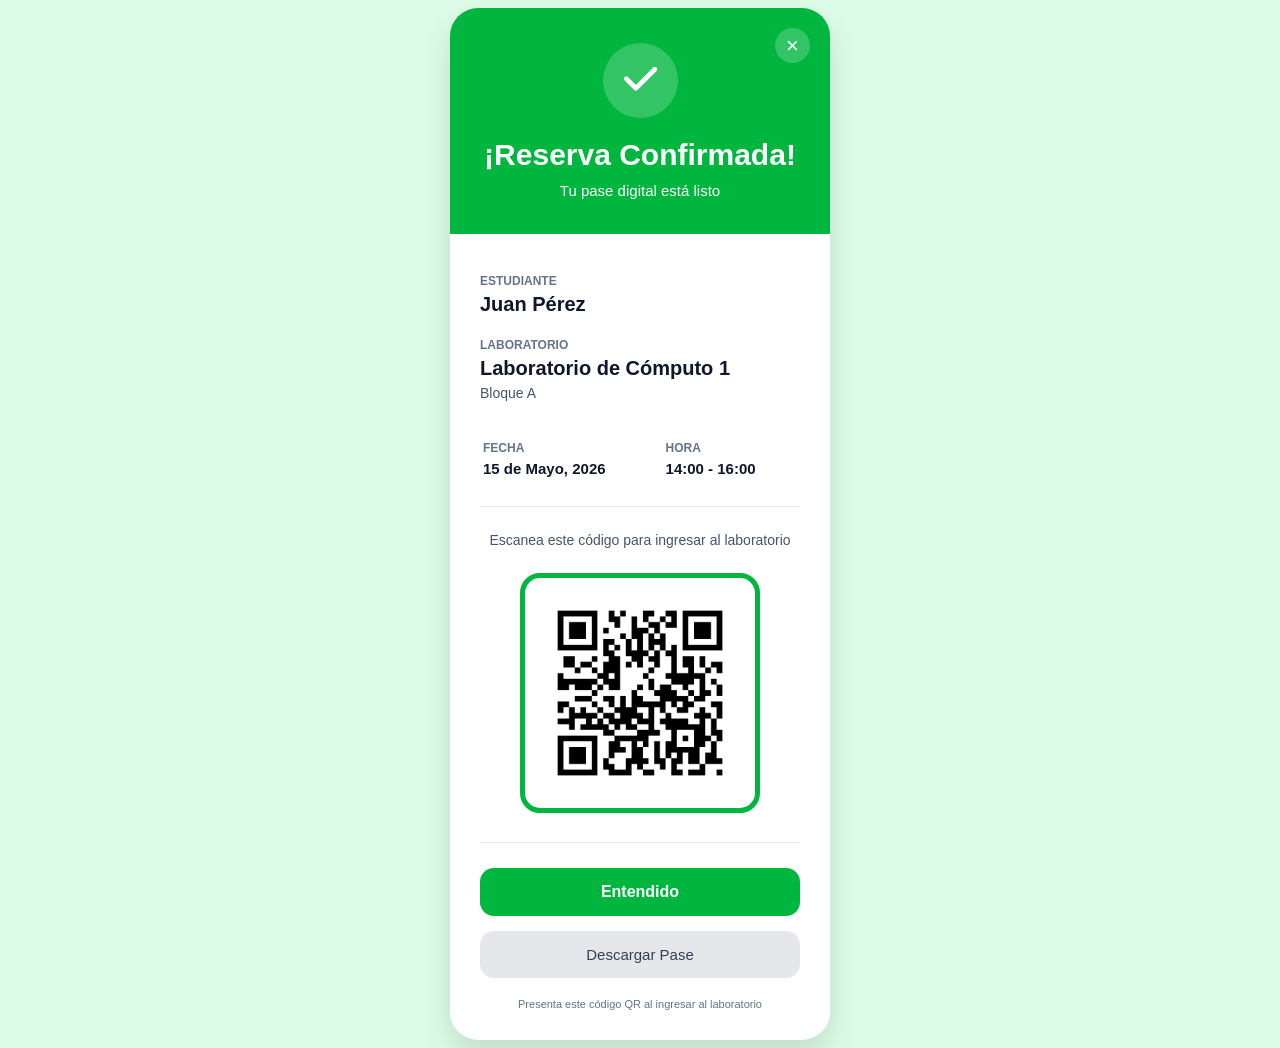
==== pages/confirmacion/confirmacion.html @ 9b6e56a0 "Version 2" ====
<!DOCTYPE html>
<html lang="es" style="background-color:#DCFCE7; font-family:'Segoe UI', Tahoma, Geneva, Verdana, sans-serif; margin:0;">

<head>
    <meta charset="UTF-8">
    <title>Confirmación de Reserva</title>
    <link rel="stylesheet" href="https://cdnjs.cloudflare.com/ajax/libs/font-awesome/6.5.0/css/all.min.css">
</head>

<body style="display:flex; justify-content:center; align-items:center; min-height:100vh;">
    <main style="width:380px; background:white; border-radius:28px; overflow:hidden; box-shadow:0 15px 30px rgba(0,0,0,0.12);">
        <header style="background:#00B63E; padding:35px 30px; text-align:center; color:white; position:relative;">
            <a href="../Reserva/Reserva.html"
                style="position:absolute; top:20px; right:20px; text-decoration:none; background:rgba(255,255,255,0.2); width:35px; height:35px; border-radius:50%; line-height:35px; color:white; font-size:22px;">
                ×
            </a>
            <span style="display:block; width:75px; height:75px; line-height:75px; border-radius:50%; background:rgba(255,255,255,0.2); margin:auto; font-size:38px;">
                <i class="fa-solid fa-check" style="color:white;"></i>
            </span>
            <h1 style="margin-top:20px; margin-bottom:10px; font-size:30px;">
                ¡Reserva Confirmada!
            </h1>
            <p style="margin:0; font-size:15px;">
                Tu pase digital está listo
            </p>
        </header>
        <article style="padding:30px;">
            <h2 style="font-size:12px; color:#64748B; margin-bottom:5px;">
                ESTUDIANTE
            </h2>
            <p style="margin-top:0; margin-bottom:22px; font-size:20px; color:#0F172A; font-weight:600;">
                Juan Pérez
            </p>
            <h2 style="font-size:12px; color:#64748B; margin-bottom:5px;">
                LABORATORIO
            </h2>
            <p style="margin-top:0; margin-bottom:5px; font-size:20px; color:#0F172A; font-weight:600;">
                Laboratorio de Cómputo 1
            </p>
            <p style="margin-top:0; margin-bottom:25px; color:#475569; font-size:14px;">
                Bloque A
            </p>
            <table style="width:100%; margin-bottom:25px;">
                <tr>
                    <td>
                        <h3 style="font-size:12px; color:#64748B; margin-bottom:5px;">
                            FECHA
                        </h3>
                        <strong style="font-size:15px; color:#0F172A;">
                            15 de Mayo, 2026
                        </strong>
                    </td>
                    <td>
                        <h3 style="font-size:12px; color:#64748B; margin-bottom:5px;">
                            HORA
                        </h3>
                        <strong style="font-size:15px; color:#0F172A;">
                            14:00 - 16:00
                        </strong>
                    </td>
                </tr>
            </table>
            <hr style="border:none; border-top:1px solid #E2E8F0; margin:25px 0;">
            <p style="text-align:center; color:#475569; font-size:14px;">
                Escanea este código para ingresar al laboratorio
            </p>
            <figure style="text-align:center; margin:25px 0;">
                <img src="../../img/qr.png"
                    alt="Código QR"
                    width="210"
                    style="border:5px solid #00B63E; border-radius:20px; padding:10px; background:white;">
            </figure>
            <hr style="border:none; border-top:1px solid #E2E8F0; margin:25px 0;">
            <a href="../Reserva/Reserva.html"
                style="display:block; text-align:center; text-decoration:none; background:#00B63E; color:white; padding:15px; border-radius:14px; font-weight:600; margin-bottom:15px;">
                Entendido
            </a>
            <button
                style="width:100%; background:#E5E7EB; border:none; padding:15px; border-radius:14px; color:#334155; font-size:15px; cursor:pointer;">
                Descargar Pase
            </button>
            <footer style="text-align:center; margin-top:20px; color:#64748B; font-size:11px;">
                Presenta este código QR al ingresar al laboratorio
            </footer>
        </article>
    </main>
</body>

</html>
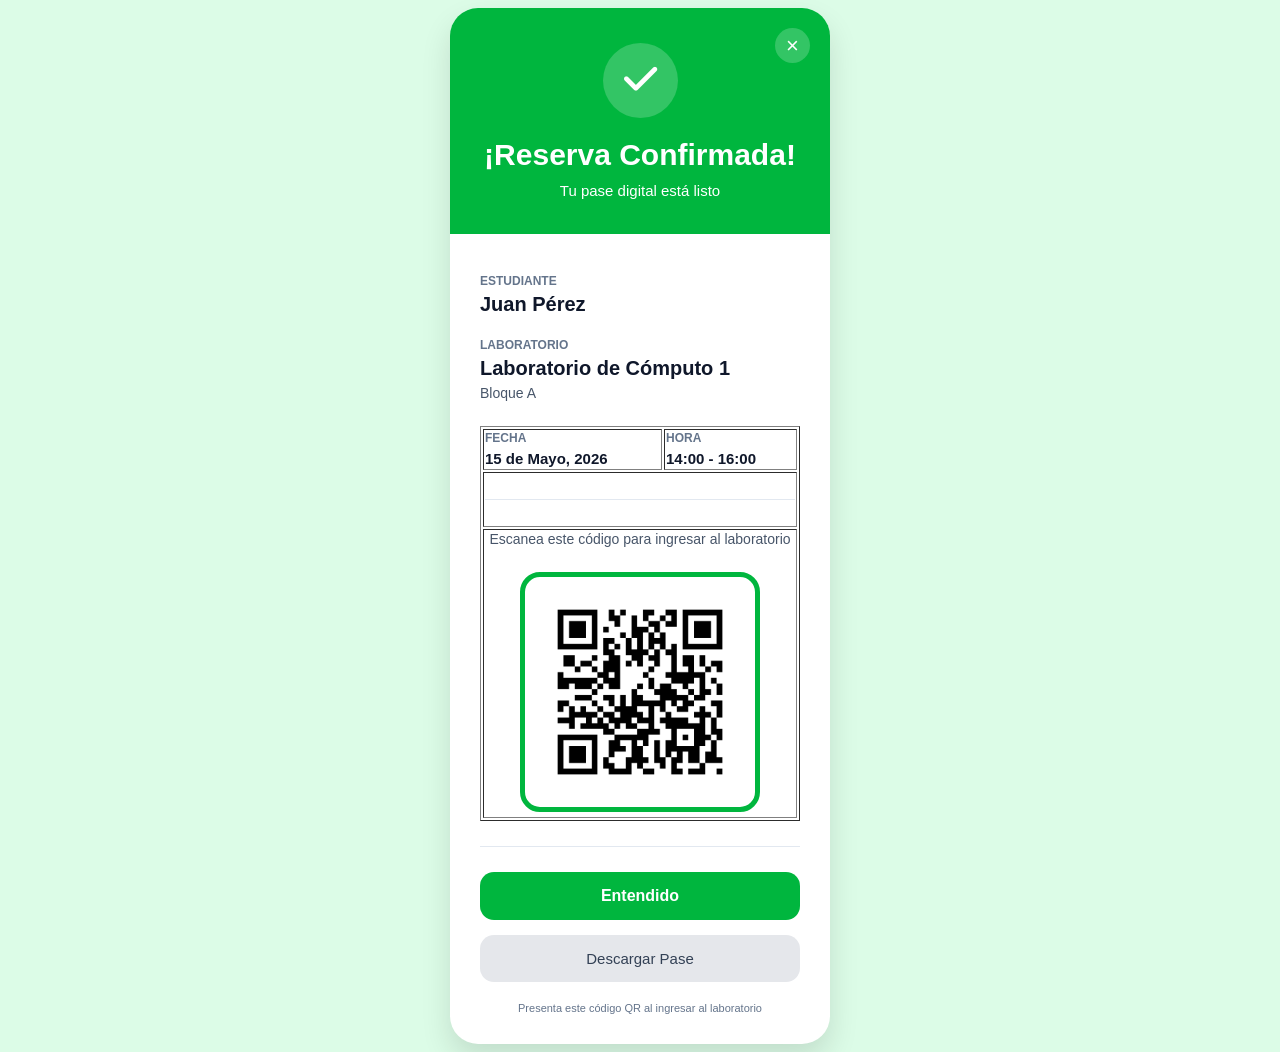
==== commit ea558fdb: "Clase 22/05/2026" ====
--- a/pages/confirmacion/confirmacion.html
+++ b/pages/confirmacion/confirmacion.html
@@ -1,5 +1,6 @@
 <!DOCTYPE html>
-<html lang="es" style="background-color:#DCFCE7; font-family:'Segoe UI', Tahoma, Geneva, Verdana, sans-serif; margin:0;">
+<html lang="es"
+    style="background-color:#DCFCE7; font-family:'Segoe UI', Tahoma, Geneva, Verdana, sans-serif; margin:0;">
 
 <head>
     <meta charset="UTF-8">
@@ -8,13 +9,15 @@
 </head>
 
 <body style="display:flex; justify-content:center; align-items:center; min-height:100vh;">
-    <main style="width:380px; background:white; border-radius:28px; overflow:hidden; box-shadow:0 15px 30px rgba(0,0,0,0.12);">
+    <main
+        style="width:380px; background:white; border-radius:28px; overflow:hidden; box-shadow:0 15px 30px rgba(0,0,0,0.12);">
         <header style="background:#00B63E; padding:35px 30px; text-align:center; color:white; position:relative;">
             <a href="../Reserva/Reserva.html"
                 style="position:absolute; top:20px; right:20px; text-decoration:none; background:rgba(255,255,255,0.2); width:35px; height:35px; border-radius:50%; line-height:35px; color:white; font-size:22px;">
                 ×
             </a>
-            <span style="display:block; width:75px; height:75px; line-height:75px; border-radius:50%; background:rgba(255,255,255,0.2); margin:auto; font-size:38px;">
+            <span
+                style="display:block; width:75px; height:75px; line-height:75px; border-radius:50%; background:rgba(255,255,255,0.2); margin:auto; font-size:38px;">
                 <i class="fa-solid fa-check" style="color:white;"></i>
             </span>
             <h1 style="margin-top:20px; margin-bottom:10px; font-size:30px;">
@@ -40,42 +43,52 @@
             <p style="margin-top:0; margin-bottom:25px; color:#475569; font-size:14px;">
                 Bloque A
             </p>
-            <table style="width:100%; margin-bottom:25px;">
+            <table style="width:100%; margin-bottom:25px;" border="1">
                 <tr>
                     <td>
-                        <h3 style="font-size:12px; color:#64748B; margin-bottom:5px;">
+                        <h3
+                            style="font-size:12px; color:#64748B; margin-bottom:5px; font-family:sans-serif; margin-top:0;">
                             FECHA
                         </h3>
-                        <strong style="font-size:15px; color:#0F172A;">
+                        <strong style="font-size:15px; color:#0F172A; font-family:sans-serif;">
                             15 de Mayo, 2026
                         </strong>
                     </td>
                     <td>
-                        <h3 style="font-size:12px; color:#64748B; margin-bottom:5px;">
+                        <h3
+                            style="font-size:12px; color:#64748B; margin-bottom:5px; font-family:sans-serif; margin-top:0;">
                             HORA
                         </h3>
-                        <strong style="font-size:15px; color:#0F172A;">
+                        <strong style="font-size:15px; color:#0F172A; font-family:sans-serif;">
                             14:00 - 16:00
                         </strong>
                     </td>
                 </tr>
+
+                <tr>
+                    <td colspan="2">
+                        <hr style="border:none; border-top:1px solid #E2E8F0; margin:25px 0;">
+                    </td>
+                </tr>
+
+                <tr>
+                    <td colspan="2" style="text-align:center;">
+                        <p style="color:#475569; font-size:14px; font-family:sans-serif; margin:0 0 25px 0;">
+                            Escanea este código para ingresar al laboratorio
+                        </p>
+                        <figure style="margin:0; display:inline-block;">
+                            <img src="../../img/qr.png" alt="Código QR" width="210"
+                                style="border:5px solid #00B63E; border-radius:20px; padding:10px; background:white;">
+                        </figure>
+                    </td>
+                </tr>
             </table>
             <hr style="border:none; border-top:1px solid #E2E8F0; margin:25px 0;">
-            <p style="text-align:center; color:#475569; font-size:14px;">
-                Escanea este código para ingresar al laboratorio
-            </p>
-            <figure style="text-align:center; margin:25px 0;">
-                <img src="../../img/qr.png"
-                    alt="Código QR"
-                    width="210"
-                    style="border:5px solid #00B63E; border-radius:20px; padding:10px; background:white;">
-            </figure>
-            <hr style="border:none; border-top:1px solid #E2E8F0; margin:25px 0;">
-            <a href="../Reserva/Reserva.html"
+            <a href="../Reserva/Reserva.html" title="Entendido"
                 style="display:block; text-align:center; text-decoration:none; background:#00B63E; color:white; padding:15px; border-radius:14px; font-weight:600; margin-bottom:15px;">
                 Entendido
             </a>
-            <button
+            <button title="Descargar pase"
                 style="width:100%; background:#E5E7EB; border:none; padding:15px; border-radius:14px; color:#334155; font-size:15px; cursor:pointer;">
                 Descargar Pase
             </button>
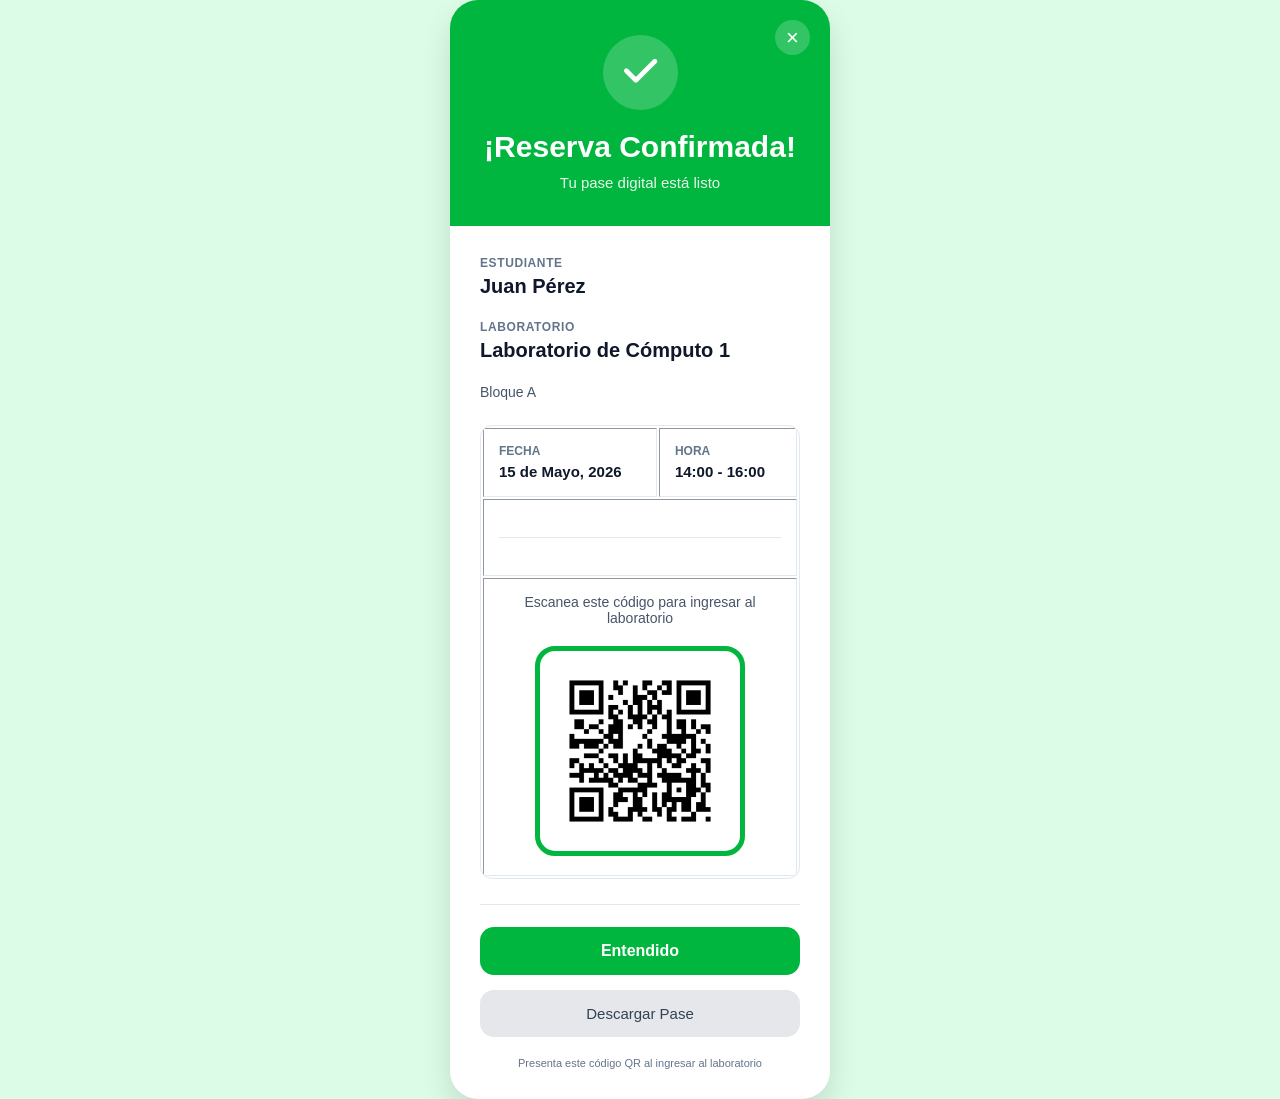
==== commit 26abf23a: "Lab1" ====
--- a/pages/confirmacion/confirmacion.html
+++ b/pages/confirmacion/confirmacion.html
@@ -1,102 +1,80 @@
 <!DOCTYPE html>
-<html lang="es"
-    style="background-color:#DCFCE7; font-family:'Segoe UI', Tahoma, Geneva, Verdana, sans-serif; margin:0;">
+<html lang="es">
 
 <head>
     <meta charset="UTF-8">
     <title>Confirmación de Reserva</title>
     <link rel="stylesheet" href="https://cdnjs.cloudflare.com/ajax/libs/font-awesome/6.5.0/css/all.min.css">
+    <link rel="stylesheet" href="../../css/general.css">
+    <link rel="stylesheet" href="../../css/confirmacion.css">
 </head>
 
-<body style="display:flex; justify-content:center; align-items:center; min-height:100vh;">
-    <main
-        style="width:380px; background:white; border-radius:28px; overflow:hidden; box-shadow:0 15px 30px rgba(0,0,0,0.12);">
-        <header style="background:#00B63E; padding:35px 30px; text-align:center; color:white; position:relative;">
-            <a href="../Reserva/Reserva.html"
-                style="position:absolute; top:20px; right:20px; text-decoration:none; background:rgba(255,255,255,0.2); width:35px; height:35px; border-radius:50%; line-height:35px; color:white; font-size:22px;">
-                ×
-            </a>
-            <span
-                style="display:block; width:75px; height:75px; line-height:75px; border-radius:50%; background:rgba(255,255,255,0.2); margin:auto; font-size:38px;">
-                <i class="fa-solid fa-check" style="color:white;"></i>
+<body>
+
+    <main id="confirmacion-card">
+
+        <header>
+            <a href="../Reserva/Reserva.html" class="btn-cerrar-modal">×</a>
+            <span class="icono-check">
+                <i class="fa-solid fa-check"></i>
             </span>
-            <h1 style="margin-top:20px; margin-bottom:10px; font-size:30px;">
-                ¡Reserva Confirmada!
-            </h1>
-            <p style="margin:0; font-size:15px;">
-                Tu pase digital está listo
-            </p>
+            <h1>¡Reserva Confirmada!</h1>
+            <p>Tu pase digital está listo</p>
         </header>
-        <article style="padding:30px;">
-            <h2 style="font-size:12px; color:#64748B; margin-bottom:5px;">
-                ESTUDIANTE
-            </h2>
-            <p style="margin-top:0; margin-bottom:22px; font-size:20px; color:#0F172A; font-weight:600;">
-                Juan Pérez
-            </p>
-            <h2 style="font-size:12px; color:#64748B; margin-bottom:5px;">
-                LABORATORIO
-            </h2>
-            <p style="margin-top:0; margin-bottom:5px; font-size:20px; color:#0F172A; font-weight:600;">
-                Laboratorio de Cómputo 1
-            </p>
-            <p style="margin-top:0; margin-bottom:25px; color:#475569; font-size:14px;">
-                Bloque A
-            </p>
-            <table style="width:100%; margin-bottom:25px;" border="1">
+
+        <article>
+
+            <h2 class="etiqueta-dato">ESTUDIANTE</h2>
+            <p class="valor-dato">Juan Pérez</p>
+
+            <h2 class="etiqueta-dato">LABORATORIO</h2>
+            <p class="valor-dato">Laboratorio de Cómputo 1</p>
+            <p class="subtexto-dato">Bloque A</p>
+
+            <table id="tabla-reserva" border="1">
                 <tr>
                     <td>
-                        <h3
-                            style="font-size:12px; color:#64748B; margin-bottom:5px; font-family:sans-serif; margin-top:0;">
-                            FECHA
-                        </h3>
-                        <strong style="font-size:15px; color:#0F172A; font-family:sans-serif;">
-                            15 de Mayo, 2026
-                        </strong>
+                        <h3 class="label-tabla">FECHA</h3>
+                        <strong class="valor-tabla">15 de Mayo, 2026</strong>
                     </td>
                     <td>
-                        <h3
-                            style="font-size:12px; color:#64748B; margin-bottom:5px; font-family:sans-serif; margin-top:0;">
-                            HORA
-                        </h3>
-                        <strong style="font-size:15px; color:#0F172A; font-family:sans-serif;">
-                            14:00 - 16:00
-                        </strong>
+                        <h3 class="label-tabla">HORA</h3>
+                        <strong class="valor-tabla">14:00 - 16:00</strong>
                     </td>
                 </tr>
-
                 <tr>
                     <td colspan="2">
-                        <hr style="border:none; border-top:1px solid #E2E8F0; margin:25px 0;">
+                        <hr>
                     </td>
                 </tr>
-
                 <tr>
                     <td colspan="2" style="text-align:center;">
-                        <p style="color:#475569; font-size:14px; font-family:sans-serif; margin:0 0 25px 0;">
-                            Escanea este código para ingresar al laboratorio
-                        </p>
-                        <figure style="margin:0; display:inline-block;">
-                            <img src="../../img/qr.png" alt="Código QR" width="210"
-                                style="border:5px solid #00B63E; border-radius:20px; padding:10px; background:white;">
+                        <p class="texto-qr">Escanea este código para ingresar al laboratorio</p>
+                        <figure class="qr-figure">
+                            <img src="../../img/qr.png" alt="Código QR" width="210">
                         </figure>
                     </td>
                 </tr>
             </table>
-            <hr style="border:none; border-top:1px solid #E2E8F0; margin:25px 0;">
-            <a href="../Reserva/Reserva.html" title="Entendido"
-                style="display:block; text-align:center; text-decoration:none; background:#00B63E; color:white; padding:15px; border-radius:14px; font-weight:600; margin-bottom:15px;">
+
+            <hr>
+
+            <a href="../Reserva/Reserva.html" title="Entendido" class="btn-entendido">
                 Entendido
             </a>
-            <button title="Descargar pase"
-                style="width:100%; background:#E5E7EB; border:none; padding:15px; border-radius:14px; color:#334155; font-size:15px; cursor:pointer;">
+
+            <button title="Descargar pase" class="btn-descargar">
                 Descargar Pase
             </button>
-            <footer style="text-align:center; margin-top:20px; color:#64748B; font-size:11px;">
+
+            <footer>
                 Presenta este código QR al ingresar al laboratorio
             </footer>
+
         </article>
+
     </main>
+
 </body>
 
-</html>+</html>
--- a/css/general.css
+++ b/css/general.css
@@ -0,0 +1,323 @@
+/* ============================================================
+   GENERAL.CSS
+   Estilos base comunes para todas las páginas del sitio.
+   Sistema de Reservas - ESPE Santo Domingo
+   ============================================================ */
+
+/* ============================================================
+   BLOQUE 1: RESET Y BASE
+   Estilos fundamentales del documento.
+   ============================================================ */
+
+* {
+    box-sizing: border-box;
+}
+
+html {
+    background-color: #F1F5F9;
+    font-family: 'Segoe UI', Tahoma, Geneva, Verdana, sans-serif;
+    margin: 0;
+    padding: 0;
+}
+
+body {
+    margin: 0;
+    padding: 0;
+    color: #334155;
+}
+
+/* ============================================================
+   BLOQUE 2: TIPOGRAFÍA GENERAL
+   Estilos para encabezados y párrafos comunes.
+   ============================================================ */
+
+h1 {
+    margin: 0;
+    font-size: 26px;
+    color: #0F172A;
+}
+
+h2 {
+    margin: 0;
+    color: #0F172A;
+}
+
+h3 {
+    margin: 0;
+    color: #64748B;
+}
+
+p {
+    margin: 0;
+    color: #475569;
+}
+
+a {
+    color: #155DFC;
+    text-decoration: none;
+}
+
+a:hover {
+    text-decoration: underline;
+}
+
+img {
+    display: block;
+}
+
+/* ============================================================
+   BLOQUE 3: HEADER GENERAL
+   Encabezado compartido en páginas internas.
+   ============================================================ */
+
+header {
+    display: flex;
+    justify-content: space-between;
+    align-items: center;
+    margin-bottom: 35px;
+}
+
+figure {
+    display: flex;
+    align-items: center;
+    gap: 15px;
+    margin: 0;
+}
+
+figcaption p {
+    margin-top: 5px;
+    color: #64748B;
+    font-size: 13px;
+}
+
+/* ============================================================
+   BLOQUE 4: NAVEGACIÓN GENERAL
+   Barra de navegación con filtros compartida.
+   ============================================================ */
+
+nav {
+    background: white;
+    padding: 16px;
+    border-radius: 18px;
+    display: flex;
+    gap: 15px;
+    margin-bottom: 35px;
+    box-shadow: 0 3px 8px rgba(0, 0, 0, 0.05);
+}
+
+nav a {
+    text-decoration: none;
+    background: #EEF2FF;
+    color: #334155;
+    padding: 11px 24px;
+    border-radius: 10px;
+    font-size: 14px;
+}
+
+nav a:hover {
+    background: #dde4ff;
+    text-decoration: none;
+}
+
+nav a.activo {
+    background: #155DFC;
+    color: white;
+    font-weight: 600;
+}
+
+/* ============================================================
+   BLOQUE 5: MAIN Y SECCIONES
+   Área de contenido principal.
+   ============================================================ */
+
+main {
+    padding: 0;
+}
+
+section {
+    background-color: white;
+    padding: 15px;
+    border-radius: 16px;
+    margin-bottom: 35px;
+}
+
+/* ============================================================
+   BLOQUE 6: TARJETAS (ARTICLES)
+   Estilo reutilizable para tarjetas de laboratorio.
+   ============================================================ */
+
+article.tarjeta {
+    background: white;
+    border-radius: 20px;
+    overflow: hidden;
+    box-shadow: 0 6px 12px rgba(0, 0, 0, 0.05);
+}
+
+article.tarjeta > header {
+    background: linear-gradient(135deg, #155DFC, #0A3A9C);
+    padding: 24px;
+    color: white;
+    margin-bottom: 0;
+    display: block;
+}
+
+article.tarjeta > header h2 {
+    margin: 0;
+    font-size: 19px;
+    color: white;
+}
+
+article.tarjeta > header p {
+    margin-top: 8px;
+    font-size: 13px;
+    color: rgba(255, 255, 255, 0.85);
+}
+
+article.tarjeta section {
+    padding: 24px;
+    border-radius: 0;
+    margin-bottom: 0;
+}
+
+article.tarjeta footer {
+    display: flex;
+    justify-content: space-between;
+    align-items: center;
+    margin-top: 0;
+}
+
+/* ============================================================
+   BLOQUE 7: BADGES DE ESTADO
+   Etiquetas de disponible / ocupado.
+   ============================================================ */
+
+.badge-disponible {
+    background: #DCFCE7;
+    color: #166534;
+    padding: 8px 16px;
+    border-radius: 8px;
+    font-size: 12px;
+    font-weight: 700;
+}
+
+.badge-ocupado {
+    background: #FEE2E2;
+    color: #991B1B;
+    padding: 8px 16px;
+    border-radius: 8px;
+    font-size: 12px;
+    font-weight: 700;
+}
+
+/* ============================================================
+   BLOQUE 8: ETIQUETAS DE SOFTWARE
+   Chips de software dentro de las tarjetas.
+   ============================================================ */
+
+.tag-software {
+    background: #F1F5F9;
+    padding: 7px 12px;
+    border-radius: 8px;
+    font-size: 12px;
+}
+
+.lista-software {
+    display: flex;
+    flex-wrap: wrap;
+    gap: 8px;
+    margin-top: 12px;
+}
+
+/* ============================================================
+   BLOQUE 9: BOTONES
+   Estilos comunes de botones.
+   ============================================================ */
+
+button {
+    cursor: pointer;
+    font-size: 14px;
+    border: none;
+    border-radius: 10px;
+    padding: 11px 20px;
+}
+
+.btn-reservar {
+    background: #155DFC;
+    color: white;
+    border: none;
+    padding: 11px 20px;
+    border-radius: 10px;
+    cursor: pointer;
+    font-size: 14px;
+}
+
+.btn-reservar:hover {
+    background: #0A3A9C;
+}
+
+.btn-reservado {
+    background: #CBD5E1;
+    color: #64748B;
+    border: none;
+    padding: 11px 20px;
+    border-radius: 10px;
+    cursor: not-allowed;
+    font-size: 14px;
+}
+
+.btn-cerrar-sesion {
+    background: white;
+    border: 1px solid #CBD5E1;
+    padding: 11px 20px;
+    border-radius: 12px;
+    cursor: pointer;
+    color: #334155;
+    font-size: 14px;
+}
+
+.btn-cerrar-sesion:hover {
+    background: #F1F5F9;
+}
+
+/* ============================================================
+   BLOQUE 10: SEPARADORES Y FOOTER GLOBAL
+   ============================================================ */
+
+hr {
+    border: none;
+    border-top: 1px solid #E2E8F0;
+    margin: 22px 0;
+}
+
+footer {
+    text-align: center;
+    color: #64748B;
+    font-size: 12px;
+}
+
+/* ============================================================
+   BLOQUE 11: FORMULARIOS GENERALES
+   ============================================================ */
+
+form {
+    margin: 0;
+}
+
+input, textarea, select {
+    font-family: 'Segoe UI', Tahoma, Geneva, Verdana, sans-serif;
+    font-size: 14px;
+}
+
+/* ============================================================
+   BLOQUE 12: TABLAS
+   ============================================================ */
+
+table {
+    width: 100%;
+    border-collapse: collapse;
+}
+
+td, th {
+    padding: 10px;
+    vertical-align: top;
+}
--- a/css/confirmacion.css
+++ b/css/confirmacion.css
@@ -0,0 +1,218 @@
+/* ============================================================
+   CONFIRMACION.CSS
+   Estilos específicos para la página de Confirmación de Reserva.
+   ============================================================ */
+
+/* ============================================================
+   BLOQUE 1: FONDO Y CENTRADO DE LA PÁGINA
+   ============================================================ */
+
+html {
+    background-color: #DCFCE7;
+}
+
+body {
+    display: flex;
+    justify-content: center;
+    align-items: center;
+    min-height: 100vh;
+}
+
+/* ============================================================
+   BLOQUE 2: TARJETA DE CONFIRMACIÓN
+   ============================================================ */
+
+#confirmacion-card {
+    width: 380px;
+    background: white;
+    border-radius: 28px;
+    overflow: hidden;
+    box-shadow: 0 15px 30px rgba(0, 0, 0, 0.12);
+}
+
+/* ============================================================
+   BLOQUE 3: CABECERA VERDE DE CONFIRMACIÓN
+   ============================================================ */
+
+#confirmacion-card > header {
+    background: #00B63E;
+    padding: 35px 30px;
+    text-align: center;
+    color: white;
+    position: relative;
+    display: block;
+    margin-bottom: 0;
+}
+
+.btn-cerrar-modal {
+    position: absolute;
+    top: 20px;
+    right: 20px;
+    text-decoration: none;
+    background: rgba(255, 255, 255, 0.2);
+    width: 35px;
+    height: 35px;
+    border-radius: 50%;
+    line-height: 35px;
+    color: white;
+    font-size: 22px;
+    text-align: center;
+    display: inline-block;
+}
+
+.btn-cerrar-modal:hover {
+    background: rgba(255, 255, 255, 0.35);
+    text-decoration: none;
+}
+
+.icono-check {
+    display: block;
+    width: 75px;
+    height: 75px;
+    line-height: 75px;
+    border-radius: 50%;
+    background: rgba(255, 255, 255, 0.2);
+    margin: auto;
+    font-size: 38px;
+    text-align: center;
+}
+
+#confirmacion-card > header h1 {
+    margin-top: 20px;
+    margin-bottom: 10px;
+    font-size: 30px;
+    color: white;
+}
+
+#confirmacion-card > header p {
+    margin: 0;
+    font-size: 15px;
+    color: rgba(255, 255, 255, 0.9);
+}
+
+/* ============================================================
+   BLOQUE 4: CUERPO CON DATOS DE LA RESERVA
+   ============================================================ */
+
+#confirmacion-card article {
+    padding: 30px;
+}
+
+.etiqueta-dato {
+    font-size: 12px;
+    color: #64748B;
+    margin-bottom: 5px;
+    font-weight: 600;
+    letter-spacing: 0.05em;
+}
+
+.valor-dato {
+    margin-top: 0;
+    margin-bottom: 22px;
+    font-size: 20px;
+    color: #0F172A;
+    font-weight: 600;
+}
+
+.subtexto-dato {
+    margin-top: 0;
+    margin-bottom: 25px;
+    color: #475569;
+    font-size: 14px;
+}
+
+/* ============================================================
+   BLOQUE 5: TABLA DE FECHA/HORA Y QR
+   ============================================================ */
+
+#tabla-reserva {
+    width: 100%;
+    margin-bottom: 25px;
+    border: 1px solid #E2E8F0;
+    border-radius: 12px;
+    overflow: hidden;
+    border-collapse: separate;
+}
+
+#tabla-reserva td {
+    padding: 15px;
+    vertical-align: top;
+}
+
+.label-tabla {
+    font-size: 12px;
+    color: #64748B;
+    margin-bottom: 5px;
+    font-weight: 600;
+    margin-top: 0;
+}
+
+.valor-tabla {
+    font-size: 15px;
+    color: #0F172A;
+}
+
+.texto-qr {
+    color: #475569;
+    font-size: 14px;
+    margin: 0 0 20px 0;
+}
+
+figure.qr-figure {
+    margin: 0;
+    display: inline-block;
+}
+
+figure.qr-figure img {
+    border: 5px solid #00B63E;
+    border-radius: 20px;
+    padding: 10px;
+    background: white;
+}
+
+/* ============================================================
+   BLOQUE 6: BOTONES DE ACCIÓN
+   ============================================================ */
+
+.btn-entendido {
+    display: block;
+    text-align: center;
+    text-decoration: none;
+    background: #00B63E;
+    color: white;
+    padding: 15px;
+    border-radius: 14px;
+    font-weight: 600;
+    margin-bottom: 15px;
+}
+
+.btn-entendido:hover {
+    background: #008F30;
+    text-decoration: none;
+}
+
+.btn-descargar {
+    width: 100%;
+    background: #E5E7EB;
+    border: none;
+    padding: 15px;
+    border-radius: 14px;
+    color: #334155;
+    font-size: 15px;
+    cursor: pointer;
+}
+
+.btn-descargar:hover {
+    background: #d1d5db;
+}
+
+/* ============================================================
+   BLOQUE 7: FOOTER DE CONFIRMACIÓN
+   ============================================================ */
+
+#confirmacion-card footer {
+    text-align: center;
+    margin-top: 20px;
+    color: #64748B;
+    font-size: 11px;
+}
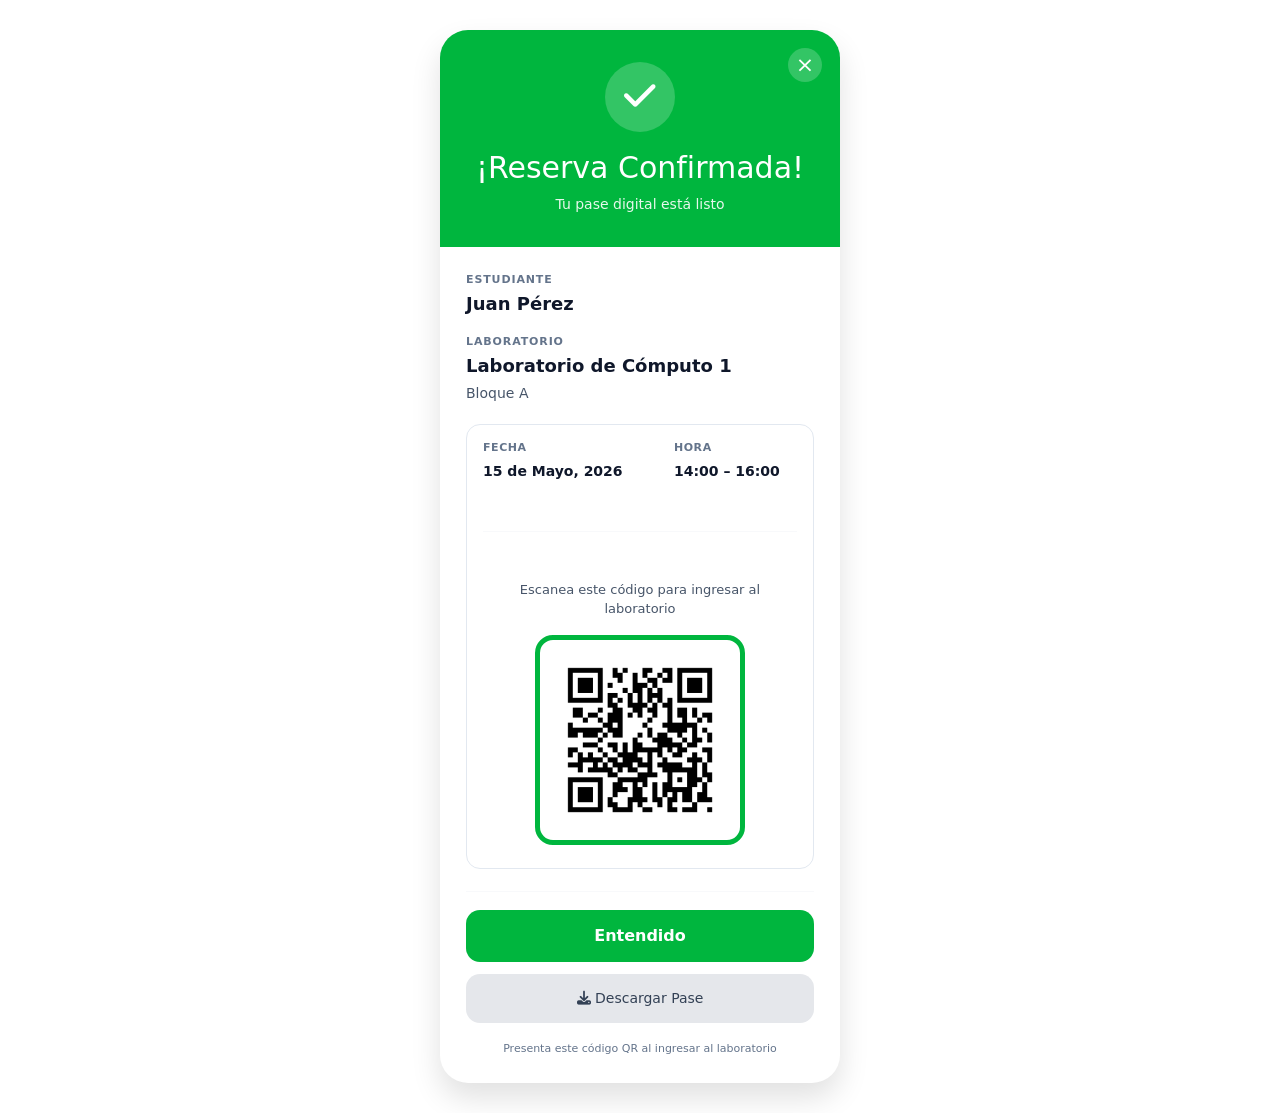
==== commit 0986a05d: "Initial commit from local EspeLab project" ====
--- a/pages/confirmacion/confirmacion.html
+++ b/pages/confirmacion/confirmacion.html
@@ -2,79 +2,80 @@
 <html lang="es">
 
 <head>
-    <meta charset="UTF-8">
-    <title>Confirmación de Reserva</title>
-    <link rel="stylesheet" href="https://cdnjs.cloudflare.com/ajax/libs/font-awesome/6.5.0/css/all.min.css">
-    <link rel="stylesheet" href="../../css/general.css">
-    <link rel="stylesheet" href="../../css/confirmacion.css">
+  <meta charset="UTF-8">
+  <meta name="viewport" content="width=device-width, initial-scale=1.0">
+  <title>EspeLab - Confirmación de Reserva</title>
+  <link href="https://cdn.jsdelivr.net/npm/bootstrap@5.3.3/dist/css/bootstrap.min.css" rel="stylesheet">
+  <link rel="stylesheet" href="https://cdnjs.cloudflare.com/ajax/libs/font-awesome/6.5.0/css/all.min.css">
+  <link rel="stylesheet" href="../../css/general.css">
+  <link rel="stylesheet" href="../../css/confirmacion.css">
 </head>
 
 <body>
 
-    <main id="confirmacion-card">
+  <main id="confirmacion-card">
 
-        <header>
-            <a href="../Reserva/Reserva.html" class="btn-cerrar-modal">×</a>
-            <span class="icono-check">
-                <i class="fa-solid fa-check"></i>
-            </span>
-            <h1>¡Reserva Confirmada!</h1>
-            <p>Tu pase digital está listo</p>
-        </header>
+    <header>
+      <a href="../Reserva/Reserva.html" class="btn-cerrar-modal">×</a>
+      <span class="icono-check">
+        <i class="fa-solid fa-check"></i>
+      </span>
+      <h1>¡Reserva Confirmada!</h1>
+      <p>Tu pase digital está listo</p>
+    </header>
 
-        <article>
+    <article>
 
-            <h2 class="etiqueta-dato">ESTUDIANTE</h2>
-            <p class="valor-dato">Juan Pérez</p>
+      <h2 class="etiqueta-dato">ESTUDIANTE</h2>
+      <p class="valor-dato">Juan Pérez</p>
 
-            <h2 class="etiqueta-dato">LABORATORIO</h2>
-            <p class="valor-dato">Laboratorio de Cómputo 1</p>
-            <p class="subtexto-dato">Bloque A</p>
+      <h2 class="etiqueta-dato">LABORATORIO</h2>
+      <p class="valor-dato">Laboratorio de Cómputo 1</p>
+      <p class="subtexto-dato">Bloque A</p>
 
-            <table id="tabla-reserva" border="1">
-                <tr>
-                    <td>
-                        <h3 class="label-tabla">FECHA</h3>
-                        <strong class="valor-tabla">15 de Mayo, 2026</strong>
-                    </td>
-                    <td>
-                        <h3 class="label-tabla">HORA</h3>
-                        <strong class="valor-tabla">14:00 - 16:00</strong>
-                    </td>
-                </tr>
-                <tr>
-                    <td colspan="2">
-                        <hr>
-                    </td>
-                </tr>
-                <tr>
-                    <td colspan="2" style="text-align:center;">
-                        <p class="texto-qr">Escanea este código para ingresar al laboratorio</p>
-                        <figure class="qr-figure">
-                            <img src="../../img/qr.png" alt="Código QR" width="210">
-                        </figure>
-                    </td>
-                </tr>
-            </table>
+      <table id="tabla-reserva">
+        <tr>
+          <td>
+            <h3 class="label-tabla">FECHA</h3>
+            <strong class="valor-tabla">15 de Mayo, 2026</strong>
+          </td>
+          <td>
+            <h3 class="label-tabla">HORA</h3>
+            <strong class="valor-tabla">14:00 – 16:00</strong>
+          </td>
+        </tr>
+        <tr>
+          <td colspan="2"><hr></td>
+        </tr>
+        <tr>
+          <td colspan="2" class="celda-qr">
+            <p class="texto-qr">Escanea este código para ingresar al laboratorio</p>
+            <figure class="qr-figure">
+              <img src="../../img/qr.png" alt="Código QR" width="210">
+            </figure>
+          </td>
+        </tr>
+      </table>
 
-            <hr>
+      <hr>
 
-            <a href="../Reserva/Reserva.html" title="Entendido" class="btn-entendido">
-                Entendido
-            </a>
+      <a href="../Reserva/Reserva.html" title="Entendido" class="btn-entendido">
+        Entendido
+      </a>
 
-            <button title="Descargar pase" class="btn-descargar">
-                Descargar Pase
-            </button>
+      <button title="Descargar pase" class="btn-descargar">
+        <i class="fa-solid fa-download"></i> Descargar Pase
+      </button>
 
-            <footer>
-                Presenta este código QR al ingresar al laboratorio
-            </footer>
+      <footer>
+        Presenta este código QR al ingresar al laboratorio
+      </footer>
 
-        </article>
+    </article>
 
-    </main>
+  </main>
 
+  <script src="https://cdn.jsdelivr.net/npm/bootstrap@5.3.3/dist/js/bootstrap.bundle.min.js"></script>
 </body>
 
 </html>
--- a/css/general.css
+++ b/css/general.css
@@ -1,323 +1,542 @@
 /* ============================================================
    GENERAL.CSS
-   Estilos base comunes para todas las páginas del sitio.
-   Sistema de Reservas - ESPE Santo Domingo
+   Estilos base compartidos — Sistema EspeLab ESPE Santo Domingo
+   Enfoque: Mobile-First
    ============================================================ */
 
 /* ============================================================
    BLOQUE 1: RESET Y BASE
-   Estilos fundamentales del documento.
    ============================================================ */
 
 * {
-    box-sizing: border-box;
+  box-sizing: border-box;
 }
 
 html {
-    background-color: #F1F5F9;
-    font-family: 'Segoe UI', Tahoma, Geneva, Verdana, sans-serif;
-    margin: 0;
-    padding: 0;
+  background-color: #F1F5F9;
+  font-family: 'Segoe UI', Tahoma, Geneva, Verdana, sans-serif;
+  margin: 0;
+  padding: 0;
 }
 
 body {
-    margin: 0;
-    padding: 0;
-    color: #334155;
+  margin: 0;
+  padding: 0;
+  color: #334155;
 }
 
 /* ============================================================
    BLOQUE 2: TIPOGRAFÍA GENERAL
-   Estilos para encabezados y párrafos comunes.
    ============================================================ */
 
 h1 {
-    margin: 0;
+  margin: 0;
+  font-size: 22px;
+  color: #0F172A;
+}
+
+h2 {
+  margin: 0;
+  color: #0F172A;
+}
+
+h3 {
+  margin: 0;
+  color: #64748B;
+  font-size: 13px;
+  font-weight: 600;
+  text-transform: uppercase;
+  letter-spacing: 0.05em;
+  margin-bottom: 10px;
+}
+
+p {
+  margin: 0;
+  color: #475569;
+}
+
+a {
+  color: #155DFC;
+  text-decoration: none;
+}
+
+a:hover {
+  text-decoration: underline;
+}
+
+img {
+  display: block;
+  max-width: 100%;
+}
+
+/* ============================================================
+   BLOQUE 3: NAVBAR PERSONALIZADA (Bootstrap override)
+   Mobile-first: compacta por defecto
+   ============================================================ */
+
+.navbar-espe {
+  background: white;
+  box-shadow: 0 2px 8px rgba(0, 0, 0, 0.08);
+  padding: 10px 0;
+  position: sticky;
+  top: 0;
+  z-index: 100;
+}
+
+.logo-nav {
+  width: 38px;
+  height: auto;
+}
+
+.nombre-sistema {
+  font-size: 18px;
+  font-weight: 700;
+  color: #155DFC;
+}
+
+.nav-pill {
+  padding: 8px 16px;
+  border-radius: 10px;
+  color: #334155 !important;
+  font-size: 14px;
+  transition: background 0.2s;
+  background: #EEF2FF;
+  margin: 2px 4px;
+}
+
+.nav-pill:hover {
+  background: #dde4ff !important;
+  text-decoration: none;
+}
+
+.nav-pill.activo {
+  background: #155DFC !important;
+  color: white !important;
+  font-weight: 600;
+}
+
+.icono-disponible {
+  color: #22c55e;
+}
+
+.icono-ocupado {
+  color: #ef4444;
+}
+
+/* ============================================================
+   BLOQUE 4: CONTENIDO PRINCIPAL
+   Padding reducido en móvil, mayor en escritorio
+   ============================================================ */
+
+.contenido-pagina {
+  padding: 16px;
+}
+
+.titulo-pagina {
+  font-size: 22px;
+  color: #0F172A;
+  margin-bottom: 20px;
+}
+
+.titulo-seccion {
+  font-size: 18px;
+  color: #0F172A;
+  margin-bottom: 16px;
+}
+
+/* ============================================================
+   BLOQUE 5: TARJETAS (ARTICLES)
+   ============================================================ */
+
+article.tarjeta {
+  background: white;
+  border-radius: 20px;
+  overflow: hidden;
+  box-shadow: 0 6px 12px rgba(0, 0, 0, 0.06);
+  transition: transform 0.25s ease, box-shadow 0.25s ease;
+}
+
+article.tarjeta:hover {
+  transform: translateY(-4px);
+  box-shadow: 0 12px 24px rgba(0, 0, 0, 0.1);
+}
+
+article.tarjeta > header {
+  background: linear-gradient(135deg, #155DFC, #0A3A9C);
+  padding: 22px;
+  color: white;
+  display: block;
+  margin-bottom: 0;
+}
+
+article.tarjeta > header h2 {
+  margin: 0;
+  font-size: 17px;
+  color: white;
+}
+
+article.tarjeta > header p {
+  margin-top: 6px;
+  font-size: 13px;
+  color: rgba(255, 255, 255, 0.85);
+}
+
+article.tarjeta section {
+  padding: 20px;
+  border-radius: 0;
+  margin-bottom: 0;
+  background: transparent;
+}
+
+article.tarjeta footer {
+  display: flex;
+  justify-content: space-between;
+  align-items: center;
+  flex-wrap: wrap;
+  gap: 8px;
+  margin-top: 0;
+}
+
+/* ============================================================
+   BLOQUE 6: BADGES DE ESTADO
+   ============================================================ */
+
+.badge-disponible {
+  background: #DCFCE7;
+  color: #166534;
+  padding: 7px 14px;
+  border-radius: 8px;
+  font-size: 12px;
+  font-weight: 700;
+  display: inline-block;
+}
+
+.badge-ocupado {
+  background: #FEE2E2;
+  color: #991B1B;
+  padding: 7px 14px;
+  border-radius: 8px;
+  font-size: 12px;
+  font-weight: 700;
+  display: inline-block;
+}
+
+/* ============================================================
+   BLOQUE 7: ETIQUETAS DE SOFTWARE
+   ============================================================ */
+
+.tag-software {
+  background: #F1F5F9;
+  padding: 6px 12px;
+  border-radius: 8px;
+  font-size: 12px;
+  display: inline-block;
+}
+
+.lista-software {
+  display: flex;
+  flex-wrap: wrap;
+  gap: 8px;
+  margin-top: 10px;
+}
+
+/* ============================================================
+   BLOQUE 8: BOTONES GENERALES
+   ============================================================ */
+
+button {
+  cursor: pointer;
+  font-size: 14px;
+  border: none;
+  border-radius: 10px;
+  padding: 10px 18px;
+  font-family: inherit;
+}
+
+.btn-reservar {
+  background: #155DFC;
+  color: white;
+  border: none;
+  padding: 10px 18px;
+  border-radius: 10px;
+  cursor: pointer;
+  font-size: 14px;
+  transition: background 0.2s, transform 0.2s;
+}
+
+.btn-reservar:hover {
+  background: #0A3A9C;
+  transform: scale(1.03);
+}
+
+.btn-reservado {
+  background: #CBD5E1;
+  color: #64748B;
+  border: none;
+  padding: 10px 18px;
+  border-radius: 10px;
+  cursor: not-allowed;
+  font-size: 14px;
+}
+
+.btn-cerrar-sesion {
+  background: white;
+  border: 1px solid #CBD5E1;
+  padding: 9px 18px;
+  border-radius: 12px;
+  cursor: pointer;
+  color: #334155;
+  font-size: 14px;
+  font-family: inherit;
+  transition: background 0.2s;
+}
+
+.btn-cerrar-sesion:hover {
+  background: #F1F5F9;
+}
+
+/* ============================================================
+   BLOQUE 9: ACCIONES DENTRO DE TARJETA
+   ============================================================ */
+
+.acciones-tarjeta {
+  display: flex;
+  align-items: center;
+  gap: 10px;
+  flex-wrap: wrap;
+}
+
+.capacidad-lab {
+  margin-top: 20px;
+  font-size: 14px;
+  color: #475569;
+}
+
+.enlace-ubicacion {
+  text-decoration: none;
+  color: #155DFC;
+  font-weight: 600;
+  font-size: 13px;
+}
+
+.enlace-ubicacion:hover {
+  text-decoration: underline;
+}
+
+/* ============================================================
+   BLOQUE 10: SEPARADORES Y FOOTER GLOBAL
+   ============================================================ */
+
+hr {
+  border: none;
+  border-top: 1px solid #E2E8F0;
+  margin: 18px 0;
+}
+
+#pie-pagina {
+  text-align: center;
+  margin-top: 40px;
+  color: #64748B;
+  font-size: 12px;
+  line-height: 1.8;
+}
+
+/* ============================================================
+   BLOQUE 11: FORMULARIOS GENERALES
+   ============================================================ */
+
+form {
+  margin: 0;
+}
+
+input, textarea, select {
+  font-family: 'Segoe UI', Tahoma, Geneva, Verdana, sans-serif;
+  font-size: 14px;
+}
+
+/* ============================================================
+   BLOQUE 12: TABLAS GENERALES
+   ============================================================ */
+
+table {
+  width: 100%;
+  border-collapse: collapse;
+}
+
+td, th {
+  padding: 10px;
+  vertical-align: top;
+}
+
+/* ============================================================
+   BLOQUE 13: MODAL PERSONALIZADO
+   ============================================================ */
+
+.modal-espe {
+  border-radius: 20px;
+  overflow: hidden;
+  border: none;
+}
+
+.modal-header-espe {
+  background: linear-gradient(135deg, #155DFC, #0A3A9C);
+  color: white;
+  border: none;
+  padding: 20px 24px;
+}
+
+.modal-header-espe .modal-title {
+  color: white;
+  font-size: 18px;
+  font-weight: 600;
+}
+
+.modal-footer-espe {
+  border: none;
+  padding: 16px 24px;
+  gap: 10px;
+}
+
+.modal-lab-nombre {
+  font-size: 20px;
+  font-weight: 700;
+  color: #0F172A;
+  margin-bottom: 4px;
+}
+
+.modal-lab-bloque {
+  color: #64748B;
+  font-size: 14px;
+  margin-bottom: 8px;
+}
+
+.modal-form-grupo {
+  margin-bottom: 14px;
+}
+
+.modal-form-grupo label {
+  display: block;
+  font-size: 13px;
+  font-weight: 600;
+  color: #334155;
+  margin-bottom: 6px;
+}
+
+.modal-input {
+  width: 100%;
+  padding: 10px 14px;
+  border: 1px solid #CBD5E1;
+  border-radius: 10px;
+  font-size: 14px;
+  font-family: inherit;
+  transition: border-color 0.2s, box-shadow 0.2s;
+}
+
+.modal-input:focus {
+  outline: none;
+  border-color: #155DFC;
+  box-shadow: 0 0 0 3px rgba(21, 93, 252, 0.15);
+}
+
+.btn-modal-cancelar {
+  background: #E5E7EB;
+  border: none;
+  padding: 11px 22px;
+  border-radius: 12px;
+  color: #334155;
+  font-size: 14px;
+  cursor: pointer;
+  font-family: inherit;
+  transition: background 0.2s;
+}
+
+.btn-modal-cancelar:hover {
+  background: #d1d5db;
+}
+
+.btn-modal-confirmar {
+  background: #155DFC;
+  color: white;
+  padding: 11px 22px;
+  border-radius: 12px;
+  font-size: 14px;
+  font-weight: 600;
+  text-decoration: none;
+  transition: background 0.2s;
+}
+
+.btn-modal-confirmar:hover {
+  background: #0A3A9C;
+  color: white;
+  text-decoration: none;
+}
+
+/* ============================================================
+   BLOQUE 14: ALERTAS PERSONALIZADAS
+   ============================================================ */
+
+.alerta-info-login {
+  font-size: 13px;
+  border-radius: 12px;
+  border: none;
+  background: #EFF6FF;
+  color: #1d4ed8;
+}
+
+.alerta-disponibles {
+  border-radius: 12px;
+  border: none;
+  background: #F0FDF4;
+  color: #166534;
+  margin-bottom: 20px;
+  font-size: 14px;
+}
+
+.alerta-ocupados {
+  border-radius: 12px;
+  border: none;
+  background: #FFF1F2;
+  color: #991b1b;
+  margin-bottom: 20px;
+  font-size: 14px;
+}
+
+/* ============================================================
+   BLOQUE 15: MEDIA QUERIES — TABLET (≥ 768px)
+   ============================================================ */
+
+@media (min-width: 768px) {
+  .contenido-pagina {
+    padding: 24px 32px;
+  }
+
+  h1 {
     font-size: 26px;
-    color: #0F172A;
-}
-
-h2 {
-    margin: 0;
-    color: #0F172A;
-}
-
-h3 {
-    margin: 0;
-    color: #64748B;
-}
-
-p {
-    margin: 0;
-    color: #475569;
-}
-
-a {
-    color: #155DFC;
-    text-decoration: none;
-}
-
-a:hover {
-    text-decoration: underline;
-}
-
-img {
-    display: block;
-}
-
-/* ============================================================
-   BLOQUE 3: HEADER GENERAL
-   Encabezado compartido en páginas internas.
-   ============================================================ */
-
-header {
-    display: flex;
-    justify-content: space-between;
-    align-items: center;
-    margin-bottom: 35px;
-}
-
-figure {
-    display: flex;
-    align-items: center;
-    gap: 15px;
-    margin: 0;
-}
-
-figcaption p {
-    margin-top: 5px;
-    color: #64748B;
-    font-size: 13px;
-}
-
-/* ============================================================
-   BLOQUE 4: NAVEGACIÓN GENERAL
-   Barra de navegación con filtros compartida.
-   ============================================================ */
-
-nav {
-    background: white;
-    padding: 16px;
-    border-radius: 18px;
-    display: flex;
-    gap: 15px;
-    margin-bottom: 35px;
-    box-shadow: 0 3px 8px rgba(0, 0, 0, 0.05);
-}
-
-nav a {
-    text-decoration: none;
-    background: #EEF2FF;
-    color: #334155;
-    padding: 11px 24px;
-    border-radius: 10px;
-    font-size: 14px;
-}
-
-nav a:hover {
-    background: #dde4ff;
-    text-decoration: none;
-}
-
-nav a.activo {
-    background: #155DFC;
-    color: white;
-    font-weight: 600;
-}
-
-/* ============================================================
-   BLOQUE 5: MAIN Y SECCIONES
-   Área de contenido principal.
-   ============================================================ */
-
-main {
-    padding: 0;
-}
-
-section {
-    background-color: white;
-    padding: 15px;
-    border-radius: 16px;
-    margin-bottom: 35px;
-}
-
-/* ============================================================
-   BLOQUE 6: TARJETAS (ARTICLES)
-   Estilo reutilizable para tarjetas de laboratorio.
-   ============================================================ */
-
-article.tarjeta {
-    background: white;
-    border-radius: 20px;
-    overflow: hidden;
-    box-shadow: 0 6px 12px rgba(0, 0, 0, 0.05);
-}
-
-article.tarjeta > header {
-    background: linear-gradient(135deg, #155DFC, #0A3A9C);
-    padding: 24px;
-    color: white;
-    margin-bottom: 0;
-    display: block;
-}
-
-article.tarjeta > header h2 {
-    margin: 0;
+  }
+
+  .titulo-pagina {
+    font-size: 26px;
+  }
+
+  .logo-nav {
+    width: 44px;
+  }
+}
+
+/* ============================================================
+   BLOQUE 16: MEDIA QUERIES — ESCRITORIO (≥ 992px)
+   ============================================================ */
+
+@media (min-width: 992px) {
+  .contenido-pagina {
+    padding: 28px 40px;
+  }
+
+  h1 {
+    font-size: 28px;
+  }
+
+  article.tarjeta > header h2 {
     font-size: 19px;
-    color: white;
-}
-
-article.tarjeta > header p {
-    margin-top: 8px;
-    font-size: 13px;
-    color: rgba(255, 255, 255, 0.85);
-}
-
-article.tarjeta section {
-    padding: 24px;
-    border-radius: 0;
-    margin-bottom: 0;
-}
-
-article.tarjeta footer {
-    display: flex;
-    justify-content: space-between;
-    align-items: center;
-    margin-top: 0;
-}
-
-/* ============================================================
-   BLOQUE 7: BADGES DE ESTADO
-   Etiquetas de disponible / ocupado.
-   ============================================================ */
-
-.badge-disponible {
-    background: #DCFCE7;
-    color: #166534;
-    padding: 8px 16px;
-    border-radius: 8px;
-    font-size: 12px;
-    font-weight: 700;
-}
-
-.badge-ocupado {
-    background: #FEE2E2;
-    color: #991B1B;
-    padding: 8px 16px;
-    border-radius: 8px;
-    font-size: 12px;
-    font-weight: 700;
-}
-
-/* ============================================================
-   BLOQUE 8: ETIQUETAS DE SOFTWARE
-   Chips de software dentro de las tarjetas.
-   ============================================================ */
-
-.tag-software {
-    background: #F1F5F9;
-    padding: 7px 12px;
-    border-radius: 8px;
-    font-size: 12px;
-}
-
-.lista-software {
-    display: flex;
-    flex-wrap: wrap;
-    gap: 8px;
-    margin-top: 12px;
-}
-
-/* ============================================================
-   BLOQUE 9: BOTONES
-   Estilos comunes de botones.
-   ============================================================ */
-
-button {
-    cursor: pointer;
-    font-size: 14px;
-    border: none;
-    border-radius: 10px;
-    padding: 11px 20px;
-}
-
-.btn-reservar {
-    background: #155DFC;
-    color: white;
-    border: none;
-    padding: 11px 20px;
-    border-radius: 10px;
-    cursor: pointer;
-    font-size: 14px;
-}
-
-.btn-reservar:hover {
-    background: #0A3A9C;
-}
-
-.btn-reservado {
-    background: #CBD5E1;
-    color: #64748B;
-    border: none;
-    padding: 11px 20px;
-    border-radius: 10px;
-    cursor: not-allowed;
-    font-size: 14px;
-}
-
-.btn-cerrar-sesion {
-    background: white;
-    border: 1px solid #CBD5E1;
-    padding: 11px 20px;
-    border-radius: 12px;
-    cursor: pointer;
-    color: #334155;
-    font-size: 14px;
-}
-
-.btn-cerrar-sesion:hover {
-    background: #F1F5F9;
-}
-
-/* ============================================================
-   BLOQUE 10: SEPARADORES Y FOOTER GLOBAL
-   ============================================================ */
-
-hr {
-    border: none;
-    border-top: 1px solid #E2E8F0;
-    margin: 22px 0;
-}
-
-footer {
-    text-align: center;
-    color: #64748B;
-    font-size: 12px;
-}
-
-/* ============================================================
-   BLOQUE 11: FORMULARIOS GENERALES
-   ============================================================ */
-
-form {
-    margin: 0;
-}
-
-input, textarea, select {
-    font-family: 'Segoe UI', Tahoma, Geneva, Verdana, sans-serif;
-    font-size: 14px;
-}
-
-/* ============================================================
-   BLOQUE 12: TABLAS
-   ============================================================ */
-
-table {
-    width: 100%;
-    border-collapse: collapse;
-}
-
-td, th {
-    padding: 10px;
-    vertical-align: top;
-}
+  }
+}
--- a/css/confirmacion.css
+++ b/css/confirmacion.css
@@ -1,218 +1,229 @@
 /* ============================================================
    CONFIRMACION.CSS
-   Estilos específicos para la página de Confirmación de Reserva.
+   Estilos específicos — Confirmación de Reserva.
+   Mobile-First.
    ============================================================ */
 
-/* ============================================================
-   BLOQUE 1: FONDO Y CENTRADO DE LA PÁGINA
-   ============================================================ */
+/* BLOQUE 1: FONDO Y CENTRADO */
 
 html {
-    background-color: #DCFCE7;
+  background-color: #DCFCE7;
 }
 
 body {
-    display: flex;
-    justify-content: center;
+  display: flex;
+  justify-content: center;
+  align-items: flex-start;
+  min-height: 100vh;
+  padding: 20px 12px;
+}
+
+/* BLOQUE 2: TARJETA */
+
+#confirmacion-card {
+  width: 100%;
+  max-width: 400px;
+  background: white;
+  border-radius: 28px;
+  overflow: hidden;
+  box-shadow: 0 15px 30px rgba(0, 0, 0, 0.12);
+}
+
+/* BLOQUE 3: CABECERA VERDE */
+
+#confirmacion-card > header {
+  background: #00B63E;
+  padding: 32px 28px;
+  text-align: center;
+  color: white;
+  position: relative;
+  display: block;
+  margin-bottom: 0;
+}
+
+.btn-cerrar-modal {
+  position: absolute;
+  top: 18px;
+  right: 18px;
+  text-decoration: none;
+  background: rgba(255, 255, 255, 0.2);
+  width: 34px;
+  height: 34px;
+  border-radius: 50%;
+  line-height: 34px;
+  color: white;
+  font-size: 22px;
+  text-align: center;
+  display: inline-block;
+  transition: background 0.2s;
+}
+
+.btn-cerrar-modal:hover {
+  background: rgba(255, 255, 255, 0.35);
+  text-decoration: none;
+}
+
+.icono-check {
+  display: block;
+  width: 70px;
+  height: 70px;
+  line-height: 70px;
+  border-radius: 50%;
+  background: rgba(255, 255, 255, 0.2);
+  margin: 0 auto;
+  font-size: 36px;
+  text-align: center;
+}
+
+#confirmacion-card > header h1 {
+  margin-top: 18px;
+  margin-bottom: 8px;
+  font-size: 26px;
+  color: white;
+}
+
+#confirmacion-card > header p {
+  margin: 0;
+  font-size: 14px;
+  color: rgba(255, 255, 255, 0.9);
+}
+
+/* BLOQUE 4: CUERPO */
+
+#confirmacion-card article {
+  padding: 26px;
+}
+
+.etiqueta-dato {
+  font-size: 11px;
+  color: #64748B;
+  margin-bottom: 4px;
+  font-weight: 700;
+  letter-spacing: 0.08em;
+}
+
+.valor-dato {
+  margin-top: 0;
+  margin-bottom: 18px;
+  font-size: 18px;
+  color: #0F172A;
+  font-weight: 600;
+}
+
+.subtexto-dato {
+  margin-top: -14px;
+  margin-bottom: 20px;
+  color: #475569;
+  font-size: 14px;
+}
+
+/* BLOQUE 5: TABLA DE FECHA/HORA Y QR */
+
+#tabla-reserva {
+  width: 100%;
+  margin-bottom: 22px;
+  border: 1px solid #E2E8F0;
+  border-radius: 14px;
+  overflow: hidden;
+  border-collapse: separate;
+}
+
+#tabla-reserva td {
+  padding: 14px;
+  vertical-align: top;
+}
+
+.celda-qr {
+  text-align: center;
+}
+
+.label-tabla {
+  font-size: 11px;
+  color: #64748B;
+  margin-bottom: 4px;
+  font-weight: 700;
+  margin-top: 0;
+}
+
+.valor-tabla {
+  font-size: 14px;
+  color: #0F172A;
+}
+
+.texto-qr {
+  color: #475569;
+  font-size: 13px;
+  margin: 0 0 16px 0;
+}
+
+figure.qr-figure {
+  margin: 0;
+  display: inline-block;
+}
+
+figure.qr-figure img {
+  border: 5px solid #00B63E;
+  border-radius: 18px;
+  padding: 8px;
+  background: white;
+}
+
+/* BLOQUE 6: BOTONES */
+
+.btn-entendido {
+  display: block;
+  text-align: center;
+  text-decoration: none;
+  background: #00B63E;
+  color: white;
+  padding: 14px;
+  border-radius: 14px;
+  font-weight: 600;
+  margin-bottom: 12px;
+  transition: background 0.2s;
+}
+
+.btn-entendido:hover {
+  background: #008F30;
+  text-decoration: none;
+  color: white;
+}
+
+.btn-descargar {
+  width: 100%;
+  background: #E5E7EB;
+  border: none;
+  padding: 14px;
+  border-radius: 14px;
+  color: #334155;
+  font-size: 14px;
+  cursor: pointer;
+  font-family: inherit;
+  transition: background 0.2s;
+}
+
+.btn-descargar:hover {
+  background: #d1d5db;
+}
+
+/* BLOQUE 7: FOOTER DE CONFIRMACIÓN */
+
+#confirmacion-card footer {
+  text-align: center;
+  margin-top: 18px;
+  color: #64748B;
+  font-size: 11px;
+}
+
+/* BLOQUE 8: MEDIA QUERIES */
+
+@media (min-width: 480px) {
+  body {
     align-items: center;
-    min-height: 100vh;
-}
-
-/* ============================================================
-   BLOQUE 2: TARJETA DE CONFIRMACIÓN
-   ============================================================ */
-
-#confirmacion-card {
-    width: 380px;
-    background: white;
-    border-radius: 28px;
-    overflow: hidden;
-    box-shadow: 0 15px 30px rgba(0, 0, 0, 0.12);
-}
-
-/* ============================================================
-   BLOQUE 3: CABECERA VERDE DE CONFIRMACIÓN
-   ============================================================ */
-
-#confirmacion-card > header {
-    background: #00B63E;
-    padding: 35px 30px;
-    text-align: center;
-    color: white;
-    position: relative;
-    display: block;
-    margin-bottom: 0;
-}
-
-.btn-cerrar-modal {
-    position: absolute;
-    top: 20px;
-    right: 20px;
-    text-decoration: none;
-    background: rgba(255, 255, 255, 0.2);
-    width: 35px;
-    height: 35px;
-    border-radius: 50%;
-    line-height: 35px;
-    color: white;
-    font-size: 22px;
-    text-align: center;
-    display: inline-block;
-}
-
-.btn-cerrar-modal:hover {
-    background: rgba(255, 255, 255, 0.35);
-    text-decoration: none;
-}
-
-.icono-check {
-    display: block;
-    width: 75px;
-    height: 75px;
-    line-height: 75px;
-    border-radius: 50%;
-    background: rgba(255, 255, 255, 0.2);
-    margin: auto;
-    font-size: 38px;
-    text-align: center;
-}
-
-#confirmacion-card > header h1 {
-    margin-top: 20px;
-    margin-bottom: 10px;
+    padding: 30px 16px;
+  }
+
+  #confirmacion-card > header h1 {
     font-size: 30px;
-    color: white;
-}
-
-#confirmacion-card > header p {
-    margin: 0;
-    font-size: 15px;
-    color: rgba(255, 255, 255, 0.9);
-}
-
-/* ============================================================
-   BLOQUE 4: CUERPO CON DATOS DE LA RESERVA
-   ============================================================ */
-
-#confirmacion-card article {
-    padding: 30px;
-}
-
-.etiqueta-dato {
-    font-size: 12px;
-    color: #64748B;
-    margin-bottom: 5px;
-    font-weight: 600;
-    letter-spacing: 0.05em;
-}
-
-.valor-dato {
-    margin-top: 0;
-    margin-bottom: 22px;
-    font-size: 20px;
-    color: #0F172A;
-    font-weight: 600;
-}
-
-.subtexto-dato {
-    margin-top: 0;
-    margin-bottom: 25px;
-    color: #475569;
-    font-size: 14px;
-}
-
-/* ============================================================
-   BLOQUE 5: TABLA DE FECHA/HORA Y QR
-   ============================================================ */
-
-#tabla-reserva {
-    width: 100%;
-    margin-bottom: 25px;
-    border: 1px solid #E2E8F0;
-    border-radius: 12px;
-    overflow: hidden;
-    border-collapse: separate;
-}
-
-#tabla-reserva td {
-    padding: 15px;
-    vertical-align: top;
-}
-
-.label-tabla {
-    font-size: 12px;
-    color: #64748B;
-    margin-bottom: 5px;
-    font-weight: 600;
-    margin-top: 0;
-}
-
-.valor-tabla {
-    font-size: 15px;
-    color: #0F172A;
-}
-
-.texto-qr {
-    color: #475569;
-    font-size: 14px;
-    margin: 0 0 20px 0;
-}
-
-figure.qr-figure {
-    margin: 0;
-    display: inline-block;
-}
-
-figure.qr-figure img {
-    border: 5px solid #00B63E;
-    border-radius: 20px;
-    padding: 10px;
-    background: white;
-}
-
-/* ============================================================
-   BLOQUE 6: BOTONES DE ACCIÓN
-   ============================================================ */
-
-.btn-entendido {
-    display: block;
-    text-align: center;
-    text-decoration: none;
-    background: #00B63E;
-    color: white;
-    padding: 15px;
-    border-radius: 14px;
-    font-weight: 600;
-    margin-bottom: 15px;
-}
-
-.btn-entendido:hover {
-    background: #008F30;
-    text-decoration: none;
-}
-
-.btn-descargar {
-    width: 100%;
-    background: #E5E7EB;
-    border: none;
-    padding: 15px;
-    border-radius: 14px;
-    color: #334155;
-    font-size: 15px;
-    cursor: pointer;
-}
-
-.btn-descargar:hover {
-    background: #d1d5db;
-}
-
-/* ============================================================
-   BLOQUE 7: FOOTER DE CONFIRMACIÓN
-   ============================================================ */
-
-#confirmacion-card footer {
-    text-align: center;
-    margin-top: 20px;
-    color: #64748B;
-    font-size: 11px;
-}
+  }
+}
